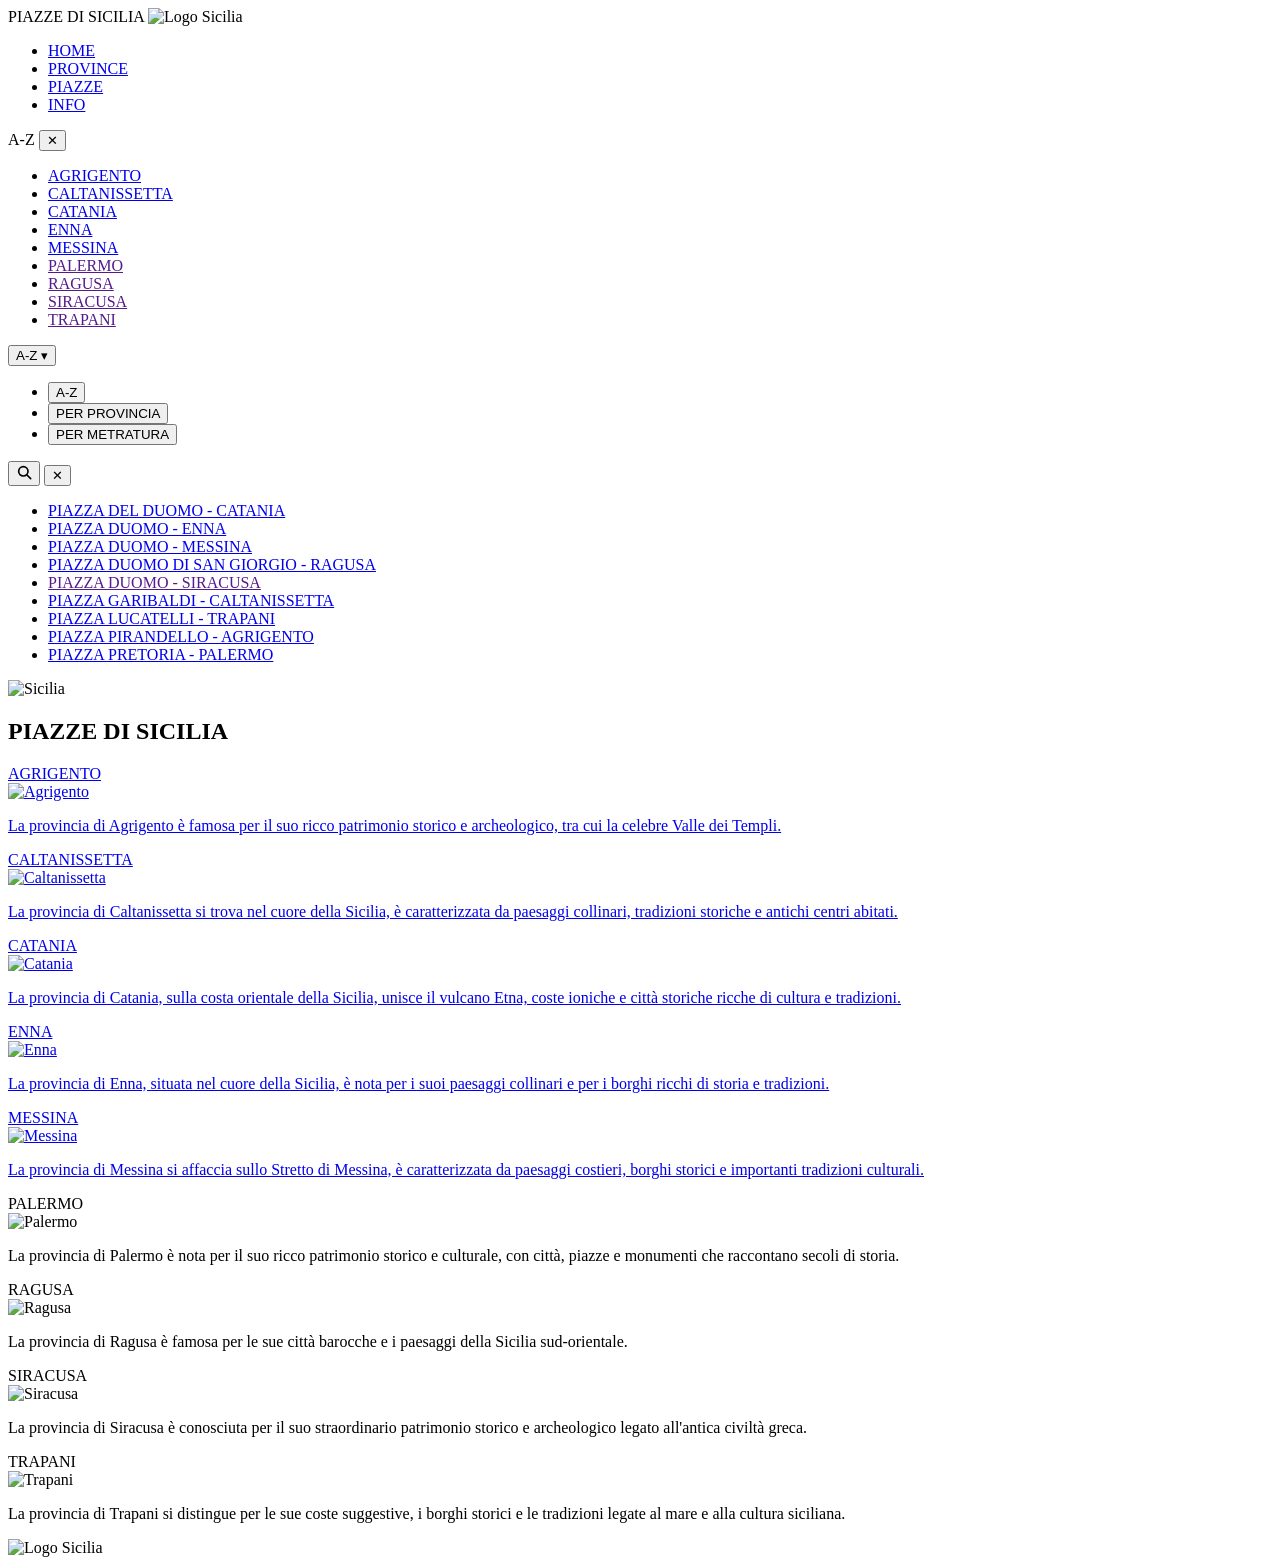
==== index.html @ e66bb56a "Add files via upload" ====
<!DOCTYPE html>
<html lang="it">
<head>
    <meta charset="UTF-8">
    <meta name="viewport" content="width=device-width, initial-scale=1.0">
    <title>Piazze di Sicilia</title>
    <link rel="stylesheet" href="CSS/style.css">
    <link href="https://fonts.googleapis.com/css2?family=Cinzel:wght@400;600;700&family=Lato:wght@300;400;700&display=swap" rel="stylesheet">
</head>
<body>

    
    <header class="header">
        <div class="header__brand">
            <span class="header__title">PIAZZE DI SICILIA</span>
            <img src="IMG/logo.png" alt="Logo Sicilia" class="header__logo">
        </div>
        <nav class="nav">
            <ul class="nav__list">
                <li><a href="index.html" class="nav__link">HOME</a></li>
                <li><a href="#" class="nav__link" id="province-toggle">PROVINCE</a></li>
                <li><a href="#" class="nav__link" id="piazze-toggle">PIAZZE</a></li>
                <li><a href="info.html" class="nav__link">INFO</a></li>
            </ul>
        </nav>
    </header>
    
    <div class="piazze-overlay" id="province-overlay" onclick="chiudiProvince()"></div>
    <div class="piazze-tendina" id="province-tendina">
        <div class="piazze-tendina__header">
            <span class="piazze-tendina__titolo">A-Z</span>
            <button class="piazze-tendina__chiudi" onclick="chiudiProvince()">✕</button>
        </div>
        <ul class="piazze-tendina__lista">
            <li><a href="agrigento.html" class="piazze-tendina__link" style="--i:0">AGRIGENTO</a></li>
            <li><a href="caltanissetta.html" class="piazze-tendina__link" style="--i:1">CALTANISSETTA</a></li>
            <li><a href="catania.html" class="piazze-tendina__link" style="--i:2">CATANIA</a></li>
            <li><a href="enna.html" class="piazze-tendina__link" style="--i:3">ENNA</a></li>
            <li><a href="messina.html" class="piazze-tendina__link" style="--i:4">MESSINA</a></li>
            <li><a href="" class="piazze-tendina__link" style="--i:5">PALERMO</a></li>
            <li><a href="" class="piazze-tendina__link" style="--i:6">RAGUSA</a></li>
            <li><a href="" class="piazze-tendina__link" style="--i:7">SIRACUSA</a></li>
            <li><a href="" class="piazze-tendina__link" style="--i:8">TRAPANI</a></li>
        </ul>
    </div>

    
    <div class="piazze-overlay" id="piazze-overlay" onclick="chiudiTendina()"></div>
    <div class="piazze-tendina" id="piazze-tendina">
        <div class="piazze-tendina__header">
    <div class="piazze-tendina__filtro-wrap">
        <button class="piazze-tendina__titolo piazze-tendina__titolo--btn" id="filtro-toggle">A-Z ▾</button>
        <ul class="filtro-dropdown" id="filtro-dropdown">
            <li><button class="filtro-dropdown__item" onclick="selezionaFiltro('A-Z')">A-Z</button></li>
            <li><button class="filtro-dropdown__item" onclick="selezionaFiltro('PER PROVINCIA')">PER PROVINCIA</button></li>
            <li><button class="filtro-dropdown__item" onclick="selezionaFiltro('PER METRATURA')">PER METRATURA</button></li>
        </ul>
    </div>
    <div class="piazze-tendina__azioni">
        <button class="piazze-tendina__lente" title="Cerca">
            <svg width="16" height="16" viewBox="0 0 24 24" fill="none" stroke="currentColor" stroke-width="2.5" stroke-linecap="round" stroke-linejoin="round">
                <circle cx="11" cy="11" r="7"/>
                <line x1="16.5" y1="16.5" x2="22" y2="22"/>
            </svg>
        </button>
        <button class="piazze-tendina__chiudi" onclick="chiudiTendina()">✕</button>
    </div>
</div>
        <ul class="piazze-tendina__lista">
            <li><a href="piazza_del_duomo.html" class="piazze-tendina__link" style="--i:0">PIAZZA DEL DUOMO - CATANIA</a></li>
            <li><a href="piazza_duomo_enna.html" class="piazze-tendina__link" style="--i:1">PIAZZA DUOMO - ENNA</a></li>
            <li><a href="piazza_duomo_messina.html" class="piazze-tendina__link" style="--i:2">PIAZZA DUOMO - MESSINA</a></li>
            <li><a href="#" class="piazze-tendina__link" style="--i:3">PIAZZA DUOMO DI SAN GIORGIO - RAGUSA</a></li>
            <li><a href="" class="piazze-tendina__link" style="--i:4">PIAZZA DUOMO - SIRACUSA</a></li>
            <li><a href="piazza_garibaldi.html" class="piazze-tendina__link" style="--i:5">PIAZZA GARIBALDI - CALTANISSETTA</a></li>
            <li><a href="#" class="piazze-tendina__link" style="--i:6">PIAZZA LUCATELLI - TRAPANI</a></li>
            <li><a href="piazza_pirandello.html" class="piazze-tendina__link" style="--i:7">PIAZZA PIRANDELLO - AGRIGENTO</a></li>
            <li><a href="#" class="piazze-tendina__link" style="--i:8">PIAZZA PRETORIA - PALERMO</a></li>
        </ul>
    </div>

    <main>

        
        <section class="hero">
            <img src="IMG/hero.jpg" alt="Sicilia" class="hero__img">
            <div class="hero__overlay"></div>
            <h1 class="hero__title">PIAZZE DI SICILIA</h1>
        </section>

        
        <section class="province">
            <div class="province__grid">

                
                <a href="agrigento.html" class="card-link">
                <article class="card">
                    <div class="card__header">AGRIGENTO</div>
                    <img src="IMG/agrigento.jpg" alt="Agrigento" class="card__img">
                    <p class="card__text">La provincia di Agrigento è famosa per il suo ricco patrimonio storico e archeologico, tra cui la celebre Valle dei Templi.</p>
                </article>
                </a>

                
                <a href="caltanissetta.html" class="card-link">
                <article class="card">
                    <div class="card__header">CALTANISSETTA</div>
                    <img src="IMG/caltanissetta.jpg" alt="Caltanissetta" class="card__img">
                    <p class="card__text">La provincia di Caltanissetta si trova nel cuore della Sicilia, è caratterizzata da paesaggi collinari, tradizioni storiche e antichi centri abitati.</p>
                </article>
                </a>

                
                <a href="catania.html" class="card-link">
                <article class="card">
                    <div class="card__header">CATANIA</div>
                    <img src="IMG/catania_card.jpeg" alt="Catania" class="card__img">
                    <p class="card__text">La provincia di Catania, sulla costa orientale della Sicilia, unisce il vulcano Etna, coste ioniche e città storiche ricche di cultura e tradizioni.</p>
                </article>
                </a>

                
                <a href="enna.html" class="card-link">
                <article class="card">
                    <div class="card__header">ENNA</div>
                    <img src="IMG/enna.jpg" alt="Enna" class="card__img">
                    <p class="card__text">La provincia di Enna, situata nel cuore della Sicilia, è nota per i suoi paesaggi collinari e per i borghi ricchi di storia e tradizioni.</p>
                </article>
                </a>

                
                <a href="messina.html" class="card-link">
                <article class="card">
                    <div class="card__header">MESSINA</div>
                    <img src="IMG/messina.jpg" alt="Messina" class="card__img">
                    <p class="card__text">La provincia di Messina si affaccia sullo Stretto di Messina, è caratterizzata da paesaggi costieri, borghi storici e importanti tradizioni culturali.</p>
                </article>
                </a>

                
                
                <article class="card">
                    <div class="card__header">PALERMO</div>
                    <img src="IMG/palermo.jpg" alt="Palermo" class="card__img">
                    <p class="card__text">La provincia di Palermo è nota per il suo ricco patrimonio storico e culturale, con città, piazze e monumenti che raccontano secoli di storia.</p>
                </article>
                </a>

                
                
                <article class="card">
                    <div class="card__header">RAGUSA</div>
                    <img src="IMG/ragusa.jpg" alt="Ragusa" class="card__img">
                    <p class="card__text">La provincia di Ragusa è famosa per le sue città barocche e i paesaggi della Sicilia sud-orientale.</p>
                </article>
                </a>

                
               
                <article class="card">
                    <div class="card__header">SIRACUSA</div>
                    <img src="IMG/siracusa.jpg" alt="Siracusa" class="card__img">
                    <p class="card__text">La provincia di Siracusa è conosciuta per il suo straordinario patrimonio storico e archeologico legato all'antica civiltà greca.</p>
                </article>
                </a>

                
                
                <article class="card">
                    <div class="card__header">TRAPANI</div>
                    <img src="IMG/trapani.jpg" alt="Trapani" class="card__img">
                    <p class="card__text">La provincia di Trapani si distingue per le sue coste suggestive, i borghi storici e le tradizioni legate al mare e alla cultura siciliana.</p>
                </article>
                </a>

            </div>
        </section>

    </main>

    
    <footer class="footer">
        <img src="IMG/logo.png" alt="Logo Sicilia" class="footer__logo">
    </footer>

    <script>
        
        const piazzeToggle = document.getElementById('piazze-toggle');
        const piazzeTendina = document.getElementById('piazze-tendina');
        const piazzeOverlay = document.getElementById('piazze-overlay');

        piazzeToggle.addEventListener('click', function(e) {
            e.preventDefault();
            if (piazzeTendina.classList.contains('piazze-tendina--aperta')) {
                chiudiTendina();
            } else {
                chiudiProvince();
                piazzeTendina.classList.add('piazze-tendina--aperta');
                piazzeOverlay.classList.add('piazze-overlay--attivo');
            }
        });

        function chiudiTendina() {
            piazzeTendina.classList.remove('piazze-tendina--aperta');
            piazzeOverlay.classList.remove('piazze-overlay--attivo');
        }

        
        const provinceToggle = document.getElementById('province-toggle');
        const provinceTendina = document.getElementById('province-tendina');
        const provinceOverlay = document.getElementById('province-overlay');

        provinceToggle.addEventListener('click', function(e) {
            e.preventDefault();
            if (provinceTendina.classList.contains('piazze-tendina--aperta')) {
                chiudiProvince();
            } else {
                chiudiTendina();
                provinceTendina.classList.add('piazze-tendina--aperta');
                provinceOverlay.classList.add('piazze-overlay--attivo');
            }
        });

        function chiudiProvince() {
            provinceTendina.classList.remove('piazze-tendina--aperta');
            provinceOverlay.classList.remove('piazze-overlay--attivo');
        }

        document.addEventListener('keydown', function(e) {
            if (e.key === 'Escape') { chiudiTendina(); chiudiProvince(); }
        });

        
const filtroToggle = document.getElementById('filtro-toggle');
const filtroDropdown = document.getElementById('filtro-dropdown');

filtroToggle.addEventListener('click', function(e) {
    e.stopPropagation();
    filtroDropdown.classList.toggle('filtro-dropdown--aperto');
});

document.addEventListener('click', function() {
    filtroDropdown.classList.remove('filtro-dropdown--aperto');
});

function selezionaFiltro(valore) {
    filtroToggle.textContent = valore + ' ▾';
    filtroDropdown.classList.remove('filtro-dropdown--aperto');
}
    </script>

</body>
</html>
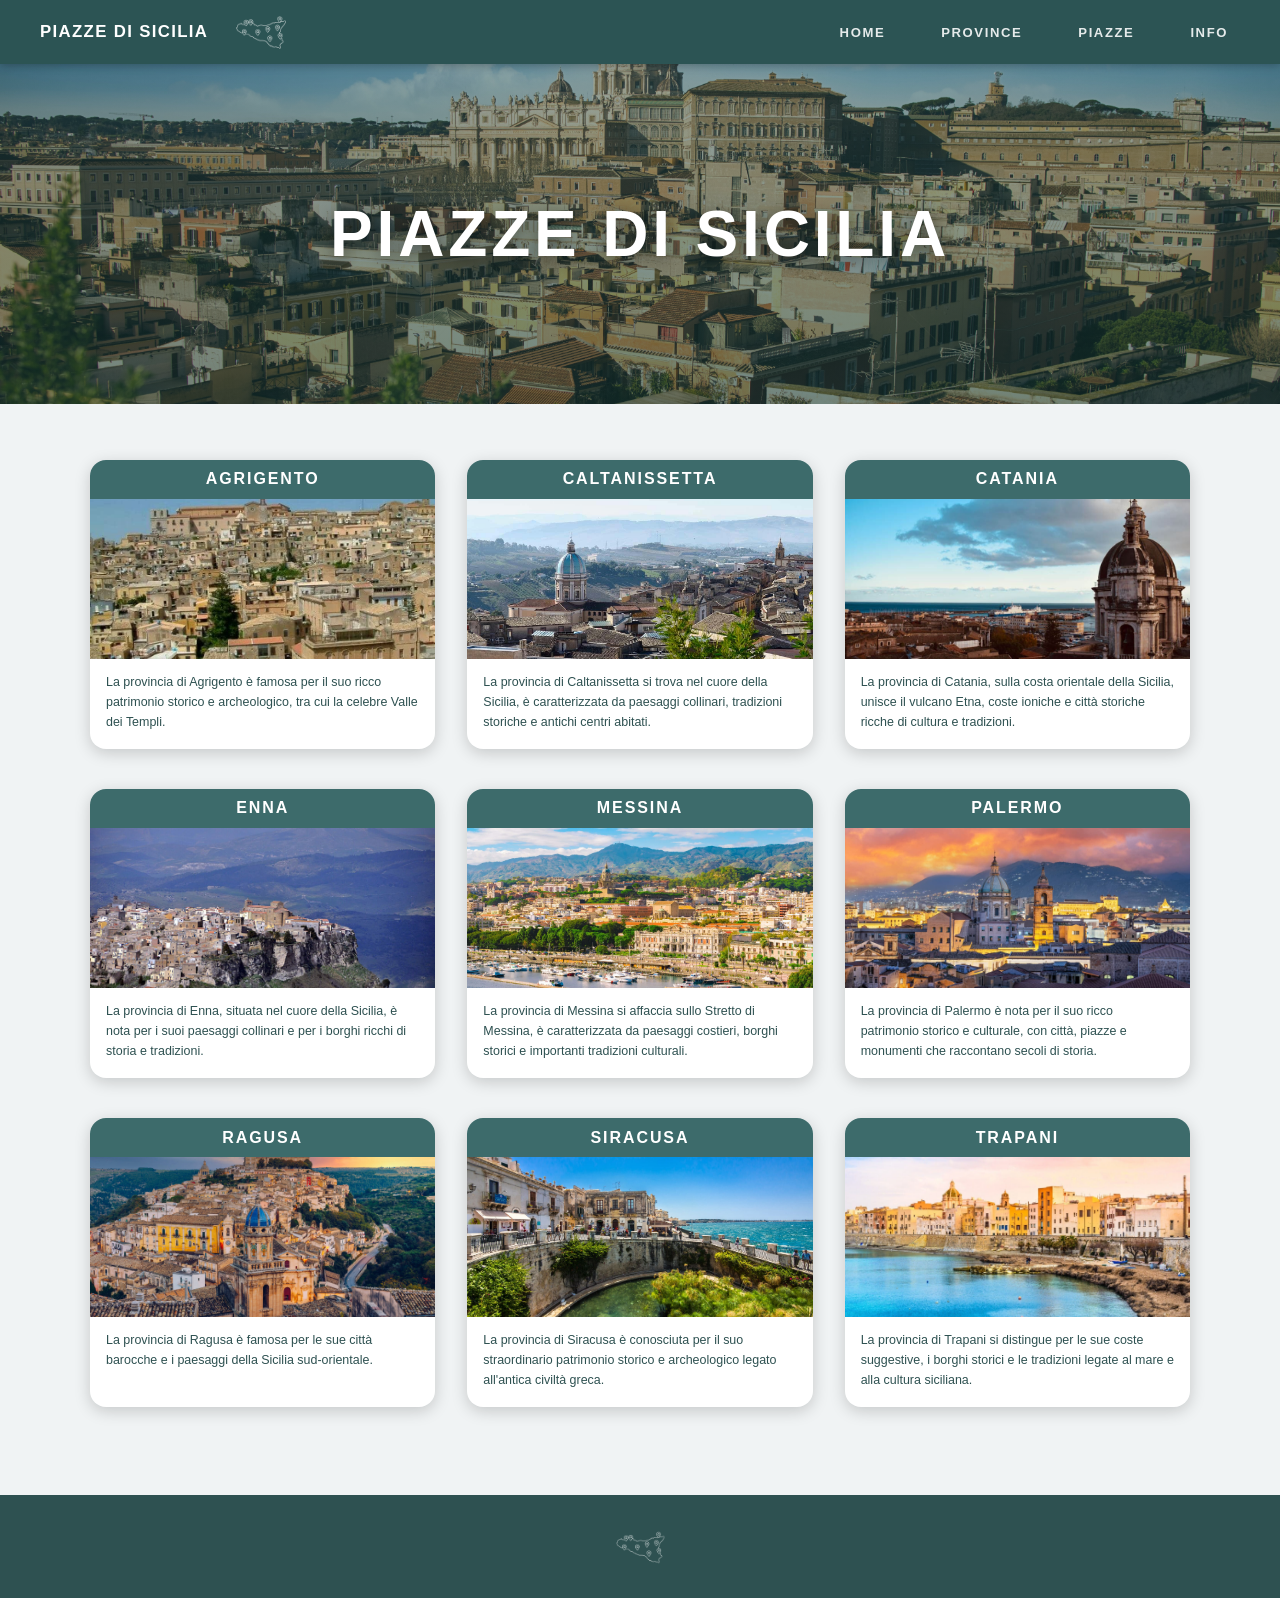
==== commit fe5f8bf7: "Update index.html" ====
--- a/index.html
+++ b/index.html
@@ -185,28 +185,7 @@
 
     <script>
         
-        const piazzeToggle = document.getElementById('piazze-toggle');
-        const piazzeTendina = document.getElementById('piazze-tendina');
-        const piazzeOverlay = document.getElementById('piazze-overlay');
-
-        piazzeToggle.addEventListener('click', function(e) {
-            e.preventDefault();
-            if (piazzeTendina.classList.contains('piazze-tendina--aperta')) {
-                chiudiTendina();
-            } else {
-                chiudiProvince();
-                piazzeTendina.classList.add('piazze-tendina--aperta');
-                piazzeOverlay.classList.add('piazze-overlay--attivo');
-            }
-        });
-
-        function chiudiTendina() {
-            piazzeTendina.classList.remove('piazze-tendina--aperta');
-            piazzeOverlay.classList.remove('piazze-overlay--attivo');
-        }
-
-        
-        const provinceToggle = document.getElementById('province-toggle');
+       const provinceToggle = document.getElementById('province-toggle');
         const provinceTendina = document.getElementById('province-tendina');
         const provinceOverlay = document.getElementById('province-overlay');
 
@@ -215,7 +194,7 @@
             if (provinceTendina.classList.contains('piazze-tendina--aperta')) {
                 chiudiProvince();
             } else {
-                chiudiTendina();
+               
                 provinceTendina.classList.add('piazze-tendina--aperta');
                 provinceOverlay.classList.add('piazze-overlay--attivo');
             }
@@ -227,7 +206,7 @@
         }
 
         document.addEventListener('keydown', function(e) {
-            if (e.key === 'Escape') { chiudiTendina(); chiudiProvince(); }
+            if (e.key === 'Escape') { chiudiProvince(); }
         });
 
         
--- a/CSS/style.css
+++ b/CSS/style.css
@@ -0,0 +1,1070 @@
+
+
+:root {
+    --teal:        #3d6b6b;
+    --teal-dark:   #2e5151;
+    --teal-header: #2c5454;
+    --bg:          #f0f3f4;
+    --text-body:   #333;
+    --card-bg:     #ffffff;
+    --card-shadow: 0 2px 12px rgba(0,0,0,0.10);
+}
+
+*, *::before, *::after {
+    box-sizing: border-box;
+    margin: 0;
+    padding: 0;
+}
+
+body {
+    background-color: var(--bg);
+    font-family: 'Lato', sans-serif;
+    color: var(--text-body);
+    overflow-x: hidden;
+}
+
+
+.header {
+    background-color: var(--teal-header);
+    display: flex;
+    align-items: center;
+    justify-content: space-between;
+    padding: 0 2.5rem;
+    height: 64px;
+    position: sticky;
+    top: 0;
+    z-index: 100;
+    box-shadow: 0 2px 8px rgba(0,0,0,0.25);
+}
+
+.header__brand {
+    display: flex;
+    align-items: center;
+    gap: 0.75rem;
+}
+
+.header__title {
+    font-family: 'Lato', sans-serif;
+    color: #ffffff;
+    font-size: 1.05rem;
+    font-weight: 600;
+    letter-spacing: 0.08em;
+    white-space: nowrap;
+}
+
+.header__logo {
+    height: 54px;
+    width: auto;
+    filter: brightness(0) invert(1);
+    opacity: 0.9;
+}
+
+
+.nav__list {
+    list-style: none;
+    display: flex;
+    gap: 2rem;
+}
+
+.nav__link {
+    font-family: 'Lato', sans-serif;
+    color: #ffffff;
+    text-decoration: none;
+    font-size: 0.82rem;
+    font-weight: 700;
+    letter-spacing: 0.12em;
+    opacity: 0.88;
+    padding: 0.35rem 0.75rem;
+    border-radius: 20px;
+    transition: background-color 0.2s, color 0.2s, opacity 0.2s;
+}
+
+.nav__link:hover {
+    opacity: 1;
+    background-color: #ffffff;
+    color: var(--teal-dark);
+    text-decoration: none;
+}
+
+
+.hero {
+    position: relative;
+    height: 340px;
+    overflow: hidden;
+    display: flex;
+    align-items: center;
+    justify-content: center;
+}
+
+.hero__img {
+    position: absolute;
+    inset: 0;
+    width: 100%;
+    height: 100%;
+    object-fit: cover;
+    object-position: center;
+}
+
+.hero__overlay {
+    position: absolute;
+    inset: 0;
+    background: linear-gradient(
+        to bottom,
+        rgba(30, 70, 70, 0.45) 0%,
+        rgba(20, 55, 55, 0.60) 100%
+    );
+}
+
+.hero__title {
+    position: relative;
+    z-index: 2;
+    font-family: 'Lato', sans-serif;
+    font-size: clamp(2.2rem, 6vw, 4rem);
+    font-weight: 700;
+    color: #ffffff;
+    letter-spacing: 0.06em;
+    text-shadow: 0 3px 18px rgba(0,0,0,0.55);
+    text-align: center;
+}
+
+
+.province {
+    padding: 3.5rem 4rem;
+}
+
+.province__grid {
+    display: grid;
+    grid-template-columns: repeat(3, 1fr);
+    gap: 2.5rem 2rem;
+    max-width: 1100px;
+    margin: 0 auto;
+}
+
+
+.card-link {
+    text-decoration: none;
+    color: inherit;
+    display: flex;
+}
+
+.piazze__grid .card-link {
+    display: contents;
+}
+.card {
+    background: var(--card-bg);
+    border-radius: 16px;
+    overflow: hidden;
+    box-shadow: 0 4px 16px rgba(0,0,0,0.18);
+    display: flex;
+    flex-direction: column;
+    width: 100%;
+    transition: box-shadow 0.25s, transform 0.25s;
+}
+
+.card:hover {
+    box-shadow: 0 10px 32px rgba(0,0,0,0.26);
+    transform: translateY(-3px);
+}
+
+.card__header {
+    background-color: var(--teal);
+    color: #ffffff;
+    font-family: 'Lato', sans-serif;
+    font-size: 1rem;
+    font-weight: 600;
+    letter-spacing: 0.12em;
+    padding: 0.65rem 1rem;
+    text-align: center;
+}
+
+.card__img {
+    width: 100%;
+    height: 160px;
+    object-fit: cover;
+    display: block;
+}
+
+.card__text {
+    padding: 0.9rem 1rem 1rem;
+    font-size: 0.78rem;
+    line-height: 1.6;
+     color: var(--teal-dark);
+    flex: 1;
+    font-family: 'Lato', sans-serif;
+}
+
+
+.footer {
+    background-color: var(--teal-dark);
+    display: flex;
+    align-items: center;
+    justify-content: center;
+    padding: 1.6rem;
+    margin-top: 2rem;
+}
+
+.footer__logo {
+    height: 52px;
+    width: auto;
+    filter: brightness(0) invert(1);
+    opacity: 0.75;
+}
+
+
+@media (max-width: 900px) {
+    .province__grid {
+        grid-template-columns: repeat(2, 1fr);
+        padding: 2.5rem 1.5rem;
+    }
+    .province {
+        padding: 2.5rem 1.5rem;
+    }
+}
+
+@media (max-width: 580px) {
+    .province__grid {
+        grid-template-columns: 1fr;
+    }
+    .header__title {
+        font-size: 0.85rem;
+    }
+    .nav__list {
+        gap: 1rem;
+    }
+    .hero {
+        height: 220px;
+    }
+}
+
+
+
+.piazze {
+    padding: 1rem 4rem 4rem;
+    max-width: 900px;
+    margin: 0 auto;
+}
+.piazze__titolo {
+    font-family: 'Lato', sans-serif;
+    font-size: 1rem;
+    font-weight: 600;
+    letter-spacing: 0.18em;
+    color: var(--teal-dark);
+    text-align: center;
+    margin-bottom: 2rem;
+}
+
+.piazze__grid {
+    display: grid;
+    grid-template-columns: repeat(2, 1fr);
+    gap: 2rem;
+}
+
+.piazza-card {
+    border-radius: 16px;
+    overflow: hidden;
+    box-shadow: 0 4px 16px rgba(0,0,0,0.18);
+    display: flex;
+    flex-direction: column;
+    transition: box-shadow 0.25s, transform 0.25s;
+}
+
+.piazza-card:hover {
+    box-shadow: 0 10px 32px rgba(0,0,0,0.26);
+    transform: translateY(-3px);
+}
+
+.piazza-card__header {
+    background-color: var(--teal);
+    color: #ffffff;
+    font-family: 'Lato', sans-serif;
+    font-size: 0.95rem;
+    font-weight: 600;
+    letter-spacing: 0.1em;
+    padding: 0.65rem 1rem;
+    text-align: center;
+}
+
+.piazza-card__img {
+    width: 100%;
+    height: 200px;
+    object-fit: cover;
+    display: block;
+}
+
+
+
+.piazze-overlay {
+    display: none;
+    position: fixed;
+    inset: 0;
+    background: rgba(0,0,0,0.45);
+    z-index: 200;
+}
+
+.piazze-overlay--attivo {
+    display: block;
+}
+
+.piazze-tendina {
+    position: fixed;
+    top: 0;
+    right: -420px;
+    width: 380px;
+    height: 100vh;
+    background-color: var(--bg);
+    z-index: 300;
+    display: flex;
+    flex-direction: column;
+    transition: right 0.35s cubic-bezier(.4,0,.2,1);
+    overflow-y: auto;
+}
+
+.piazze-tendina--aperta {
+    right: 0;
+}
+
+.piazze-tendina__header {
+    background-color: var(--teal-header);
+    display: flex;
+    align-items: center;
+    justify-content: space-between;
+    padding: 0 1.5rem;
+    height: 64px;
+    flex-shrink: 0;
+    position: relative;
+}
+
+.piazze-tendina__azioni {
+    display: flex;
+    align-items: center;
+    gap: 0.4rem;
+}
+
+.piazze-tendina__lente {
+    background: transparent;
+    border: none;
+    color: #ffffff;
+    width: 34px;
+    height: 34px;
+    border-radius: 50%;
+    cursor: pointer;
+    display: flex;
+    align-items: center;
+    justify-content: center;
+    transition: background-color 0.2s, color 0.2s;
+}
+
+.piazze-tendina__lente:hover {
+    background-color: #ffffff;
+    color: var(--teal-dark);
+}
+
+.piazze-tendina__filtro-wrap {
+    position: relative;
+}
+
+.piazze-tendina__titolo--btn {
+    background: transparent;
+    border: none;
+    cursor: pointer;
+    font-family: 'Lato', sans-serif;
+    font-size: 0.82rem;
+    font-weight: 700;
+    letter-spacing: 0.12em;
+    color: #ffffff;
+    padding: 0.35rem 0.75rem;
+    border-radius: 20px;
+    transition: background-color 0.2s, color 0.2s;
+}
+
+.piazze-tendina__titolo--btn:hover {
+    background-color: #ffffff;
+    color: var(--teal-dark);
+}
+
+.filtro-dropdown {
+    display: none;
+    position: absolute;
+    top: calc(100% + 0.5rem);
+    left: 0;
+    background-color: var(--teal-header);
+    border-radius: 0 0 12px 12px;
+    list-style: none;
+    overflow: visible;
+    min-width: 180px;
+    z-index: 400;
+}
+
+.filtro-dropdown--aperto {
+    display: block;
+}
+
+.filtro-dropdown__item {
+    display: block;
+    width: 100%;
+    background: transparent;
+    border: none;
+    padding: 0.75rem 1.2rem;
+    font-family: 'Lato', sans-serif;
+    font-size: 0.82rem;
+    font-weight: 700;
+    letter-spacing: 0.12em;
+    color: #ffffff;
+    opacity: 0.88;
+    cursor: pointer;
+    text-align: left;
+    transition: background-color 0.2s, opacity 0.2s;
+}
+
+.filtro-dropdown__item:hover {
+    background-color: #ffffff;
+    color: var(--teal-dark);
+    opacity: 1;
+}
+
+.piazze-tendina__titolo {
+    font-family: 'Lato', sans-serif;
+    font-size: 0.82rem;
+    font-weight: 700;
+    letter-spacing: 0.12em;
+    color: #ffffff;
+}
+
+.piazze-tendina__chiudi {
+    background: transparent;
+    border: none;
+    color: #ffffff;
+    font-size: 1rem;
+    font-weight: 700;
+    width: 34px;
+    height: 34px;
+    border-radius: 50%;
+    cursor: pointer;
+    display: flex;
+    align-items: center;
+    justify-content: center;
+    transition: background-color 0.2s, color 0.2s;
+}
+
+.piazze-tendina__chiudi:hover {
+    background-color: #ffffff;
+    color: var(--teal-dark);
+}
+
+.piazze-tendina__lista {
+    list-style: none;
+    padding: 2rem 1.5rem;
+    display: flex;
+    flex-direction: column;
+    gap: 1rem;
+}
+
+.piazze-tendina__link {
+    display: block;
+    background-color: var(--teal);
+    color: #ffffff;
+    font-family: 'Lato', sans-serif;
+    font-size: 0.88rem;
+    font-weight: 600;
+    letter-spacing: 0.06em;
+    text-decoration: none;
+    text-align: center;
+    padding: 1rem 1.2rem;
+    border-radius: 50px;
+    opacity: 0;
+    transform: translateY(-20px);
+    transition: background-color 0.2s, transform 0.2s, opacity 0.0s;
+}
+
+.piazze-tendina--aperta .piazze-tendina__link {
+    opacity: 1;
+    transform: translateY(0);
+    transition: background-color 0.2s,
+                opacity 0.3s ease calc(var(--i) * 0.07s),
+                transform 0.3s ease calc(var(--i) * 0.07s);
+}
+
+.piazze-tendina__link:hover {
+    background-color: var(--teal-dark);
+    transform: scale(1.02);
+}
+
+
+.piazza-intro {
+    max-width: 720px;
+    margin: 3.5rem auto 0;
+    padding: 0 2rem;
+}
+
+.piazza-intro__inner {
+    margin-bottom: 1.2rem;
+}
+
+.piazza-intro__img {
+    float: left;
+    width: 240px;
+    height: 180px;
+    object-fit: cover;
+    border-radius: 10px;
+    margin: 0 1.5rem 0.5rem 0;
+}
+
+.piazza-intro__testo {
+    font-family: 'Lato', sans-serif;
+    font-size: 1rem;
+    line-height: 1.75;
+    color: var(--teal-dark);
+}
+
+.piazza-intro__testo-full {
+    font-family: 'Lato', sans-serif;
+    font-size: 1rem;
+    line-height: 1.75;
+    color: var(--teal-dark);
+    margin-top: 0.5rem;
+    clear: both;
+}
+
+
+.piazza-approfondimento {
+    max-width: 720px;
+    margin: 2.5rem auto;
+    padding: 0 2rem;
+}
+
+.approfondimento-card {
+    background: #ffffff;
+    border-radius: 20px;
+    box-shadow: 0 4px 18px rgba(0,0,0,0.13);
+    display: flex;
+    gap: 1.5rem;
+    align-items: center;
+    padding: 1.5rem;
+}
+
+.approfondimento-card__testo {
+    font-family: 'Lato', sans-serif;
+    font-size: 0.85rem;
+    line-height: 1.7;
+    color: var(--teal-dark);
+    flex: 1;
+}
+
+.approfondimento-card__img {
+    width: 220px;
+    min-width: 220px;
+    height: 160px;
+    object-fit: cover;
+    border-radius: 12px;
+    display: block;
+}
+
+
+.galleria {
+    max-width: 720px;
+    margin: 0 auto 4rem;
+    padding: 0 2rem;
+    display: grid;
+    grid-template-columns: repeat(2, 1fr);
+    gap: 1.5rem;
+}
+
+.galleria__img {
+    width: 100%;
+    height: 200px;
+    object-fit: cover;
+    border-radius: 12px;
+    display: block;
+    cursor: pointer;
+    transition: transform 0.25s, box-shadow 0.25s;
+}
+
+.galleria__img:hover {
+    transform: scale(1.03);
+    box-shadow: 0 8px 24px rgba(0,0,0,0.2);
+}
+
+
+.lightbox {
+    display: none;
+    position: fixed;
+    inset: 0;
+    background: rgba(0,0,0,0.82);
+    z-index: 1000;
+    align-items: center;
+    justify-content: center;
+}
+
+.lightbox--attivo {
+    display: flex;
+}
+
+.lightbox__img {
+    max-width: 88vw;
+    max-height: 85vh;
+    border-radius: 12px;
+    box-shadow: 0 8px 40px rgba(0,0,0,0.6);
+    object-fit: contain;
+}
+
+.lightbox__chiudi {
+    position: absolute;
+    top: 1.2rem;
+    right: 1.5rem;
+    background: transparent;
+    border: none;
+    color: #ffffff;
+    font-size: 1.1rem;
+    font-weight: 700;
+    width: 38px;
+    height: 38px;
+    border-radius: 50%;
+    cursor: pointer;
+    display: flex;
+    align-items: center;
+    justify-content: center;
+    transition: background-color 0.2s, color 0.2s;
+}
+
+.lightbox__chiudi:hover {
+    background-color: #ffffff;
+    color: var(--teal-dark);
+}
+
+@media (max-width: 600px) {
+    .piazza-intro__inner {
+        flex-direction: column;
+    }
+    .piazza-intro__img {
+        width: 100%;
+        min-width: unset;
+    }
+    .approfondimento-card {
+        flex-direction: column;
+    }
+    .approfondimento-card__img {
+        width: 100%;
+        min-width: unset;
+    }
+    .galleria {
+        grid-template-columns: 1fr;
+    }
+}
+
+.info-text {
+    max-width: 720px;
+    margin: 4rem auto 3rem;
+    padding: 0 2rem;
+}
+
+.info-text__body {
+    font-family: 'Lato', sans-serif;
+    font-size: 1.05rem;
+    line-height: 1.85;
+    color: var(--teal-dark);
+    font-weight: 400;
+}
+
+
+.autore {
+    display: flex;
+    flex-direction: column;
+    align-items: center;
+    padding: 1rem 2rem 5rem;
+    gap: 1.5rem;
+}
+
+.autore__titolo {
+    font-family: 'Lato', sans-serif;
+    font-size: 1rem;
+    font-weight: 600;
+    letter-spacing: 0.18em;
+    color: var(--teal-dark);
+}
+
+.autore__card {
+    width: 240px;
+    border-radius: 20px;
+    overflow: hidden;
+    box-shadow: 0 8px 28px rgba(0,0,0,0.22);
+    position: relative;
+}
+
+.autore__img {
+    width: 100%;
+    height: 280px;
+    object-fit: cover;
+    object-position: top;
+    display: block;
+}
+
+.autore__nome {
+    background-color: var(--teal-dark);
+    color: #ffffff;
+    font-family: 'Lato', sans-serif;
+    font-size: 0.9rem;
+    font-weight: 600;
+    letter-spacing: 0.1em;
+    text-align: center;
+    padding: 0.85rem 1rem;
+}
+
+
+@media (max-width: 900px) {
+
+    
+    .header {
+        padding: 0 1.5rem;
+    }
+
+    .header__title {
+        font-size: 0.85rem;
+    }
+
+    .header__logo {
+        height: 56px;
+    }
+
+    .nav__list {
+        gap: 0.8rem;
+    }
+
+    
+    .hero {
+        height: 260px;
+    }
+
+    
+    .province {
+        padding: 2.5rem 1.5rem;
+    }
+
+    .province__grid {
+        grid-template-columns: repeat(2, 1fr);
+        gap: 1.5rem;
+    }
+
+    
+    .piazze {
+        padding: 1rem 2rem 3rem;
+    }
+
+    .piazze__grid {
+        grid-template-columns: repeat(2, 1fr);
+        max-width: 100%;
+    }
+
+    
+    .piazza-intro {
+        padding: 0 1.5rem;
+    }
+
+    .piazza-approfondimento {
+        padding: 0 1.5rem;
+    }
+
+    .galleria {
+        padding: 0 1.5rem;
+    }
+
+    
+    .piazze-tendina {
+        width: 320px;
+    }
+}
+
+
+@media (max-width: 580px) {
+
+    
+    .header {
+        padding: 0.6rem 1rem 1rem;
+        height: auto;
+        flex-direction: column;
+        align-items: center;
+        gap: 0.4rem;
+    }
+
+    .header__brand {
+        justify-content: center;
+    }
+
+    .header__title {
+        display: none;
+    }
+
+    .header__logo {
+        height: 60px;
+    }
+
+    .nav__list {
+        gap: 0.3rem;
+        justify-content: center;
+        flex-wrap: wrap;
+    }
+
+    .nav__link {
+        font-size: 0.68rem;
+        padding: 0.25rem 0.5rem;
+        letter-spacing: 0.06em;
+    }
+
+
+    
+    .hero {
+        height: 200px;
+    }
+
+    .hero__title {
+        font-size: clamp(1.4rem, 7vw, 2.2rem);
+    }
+
+    
+    .province {
+        padding: 1.5rem 1rem;
+    }
+
+    .province__grid {
+        grid-template-columns: 1fr;
+        gap: 1.2rem;
+    }
+
+    
+    .piazze {
+        padding: 1rem 1rem 2.5rem;
+    }
+
+    .piazze__grid {
+        grid-template-columns: 1fr;
+        max-width: 100%;
+    }
+
+    
+    .piazza-intro {
+        margin-top: 2rem;
+        padding: 0 1rem;
+    }
+
+    .piazza-intro__img {
+        float: none;
+        width: 100%;
+        height: 200px;
+        margin: 0 0 1rem 0;
+    }
+
+    .piazza-intro__testo-full {
+        clear: none;
+    }
+
+    .piazza-approfondimento {
+        margin: 1.5rem auto;
+        padding: 0 1rem;
+    }
+
+    .approfondimento-card {
+        flex-direction: column;
+    }
+
+    .approfondimento-card__img {
+        width: 100%;
+        min-width: unset;
+        height: 180px;
+    }
+
+    .galleria {
+        grid-template-columns: 1fr;
+        padding: 0 1rem;
+        margin-bottom: 2.5rem;
+    }
+
+    
+    .info-text {
+        margin: 2rem auto 1.5rem;
+        padding: 0 1rem;
+    }
+
+    .autore {
+        padding: 1rem 1rem 3rem;
+    }
+
+    
+   .piazze-tendina {
+    width: 100vw;
+    max-width: 100vw;
+    right: -100vw;
+    z-index: 9999;
+}
+
+.piazze-tendina--aperta {
+    right: 0 !important;
+}
+    
+    .footer__logo {
+        height: 70px;
+    }
+}
+
+@media (max-width: 480px) {
+
+.header {
+        z-index: 400;
+    }
+    
+.piazze-overlay {
+        z-index: 250;
+    }
+
+    .piazze-tendina {
+        z-index: 350;
+    }
+    
+    .header {
+        padding: 0.6rem 1rem 1rem;
+        height: auto;
+        flex-direction: column;
+        align-items: center;
+        gap: 0.4rem;
+    }
+
+    .header__brand {
+        justify-content: center;
+    }
+
+    .header__title {
+        display: none;
+    }
+
+    .header__logo {
+        height: 60px;
+    }
+
+    .nav__list {
+        gap: 0.3rem;
+        justify-content: center;
+        flex-wrap: wrap;
+    }
+
+    .nav__link {
+        font-size: 0.68rem;
+        padding: 0.25rem 0.5rem;
+        letter-spacing: 0.06em;
+    }
+
+    
+    .hero {
+        height: 200px;
+    }
+
+    .hero__title {
+        font-size: clamp(1.4rem, 7vw, 2.2rem);
+    }
+
+    
+    .province {
+        padding: 1.5rem 1rem;
+    }
+
+    .province__grid {
+        grid-template-columns: 1fr;
+        gap: 1.2rem;
+    }
+
+    
+    .piazze {
+        padding: 1rem 1rem 2.5rem;
+    }
+
+    .piazze__grid {
+        grid-template-columns: 1fr;
+        max-width: 100%;
+    }
+
+    
+    .piazza-intro {
+        margin-top: 2rem;
+        padding: 0 1rem;
+    }
+
+    .piazza-intro__img {
+        float: none;
+        width: 100%;
+        height: 200px;
+        margin: 0 0 1rem 0;
+    }
+
+    .piazza-intro__testo-full {
+        clear: none;
+    }
+
+    .piazza-approfondimento {
+        margin: 1.5rem auto;
+        padding: 0 1rem;
+    }
+
+    .approfondimento-card {
+        flex-direction: column;
+    }
+
+    .approfondimento-card__img {
+        width: 100%;
+        min-width: unset;
+        height: 180px;
+    }
+
+    .galleria {
+        grid-template-columns: 1fr;
+        padding: 0 1rem;
+        margin-bottom: 2.5rem;
+    }
+
+    
+    .info-text {
+        margin: 2rem auto 1.5rem;
+        padding: 0 1rem;
+    }
+
+    .autore {
+        padding: 1rem 1rem 3rem;
+    }
+
+    
+   .piazze-tendina {
+    width: 100%;
+    right: -100%;
+    top: 0;
+    padding-top: 120px;
+    height: 100dvh;
+    overflow-y: auto;
+}
+
+.piazze-tendina--aperta {
+    right: 0;
+}
+
+    .piazze-tendina__lista {
+        padding: 1.5rem 1rem;
+        gap: 0.8rem;
+    }
+
+    .piazze-tendina__link {
+        font-size: 0.78rem;
+        padding: 0.85rem 1rem;
+    }
+
+    
+    .footer__logo {
+        height: 70px;
+    }
+}
+
+
+
+
+
+
+
+
+
+
+
+
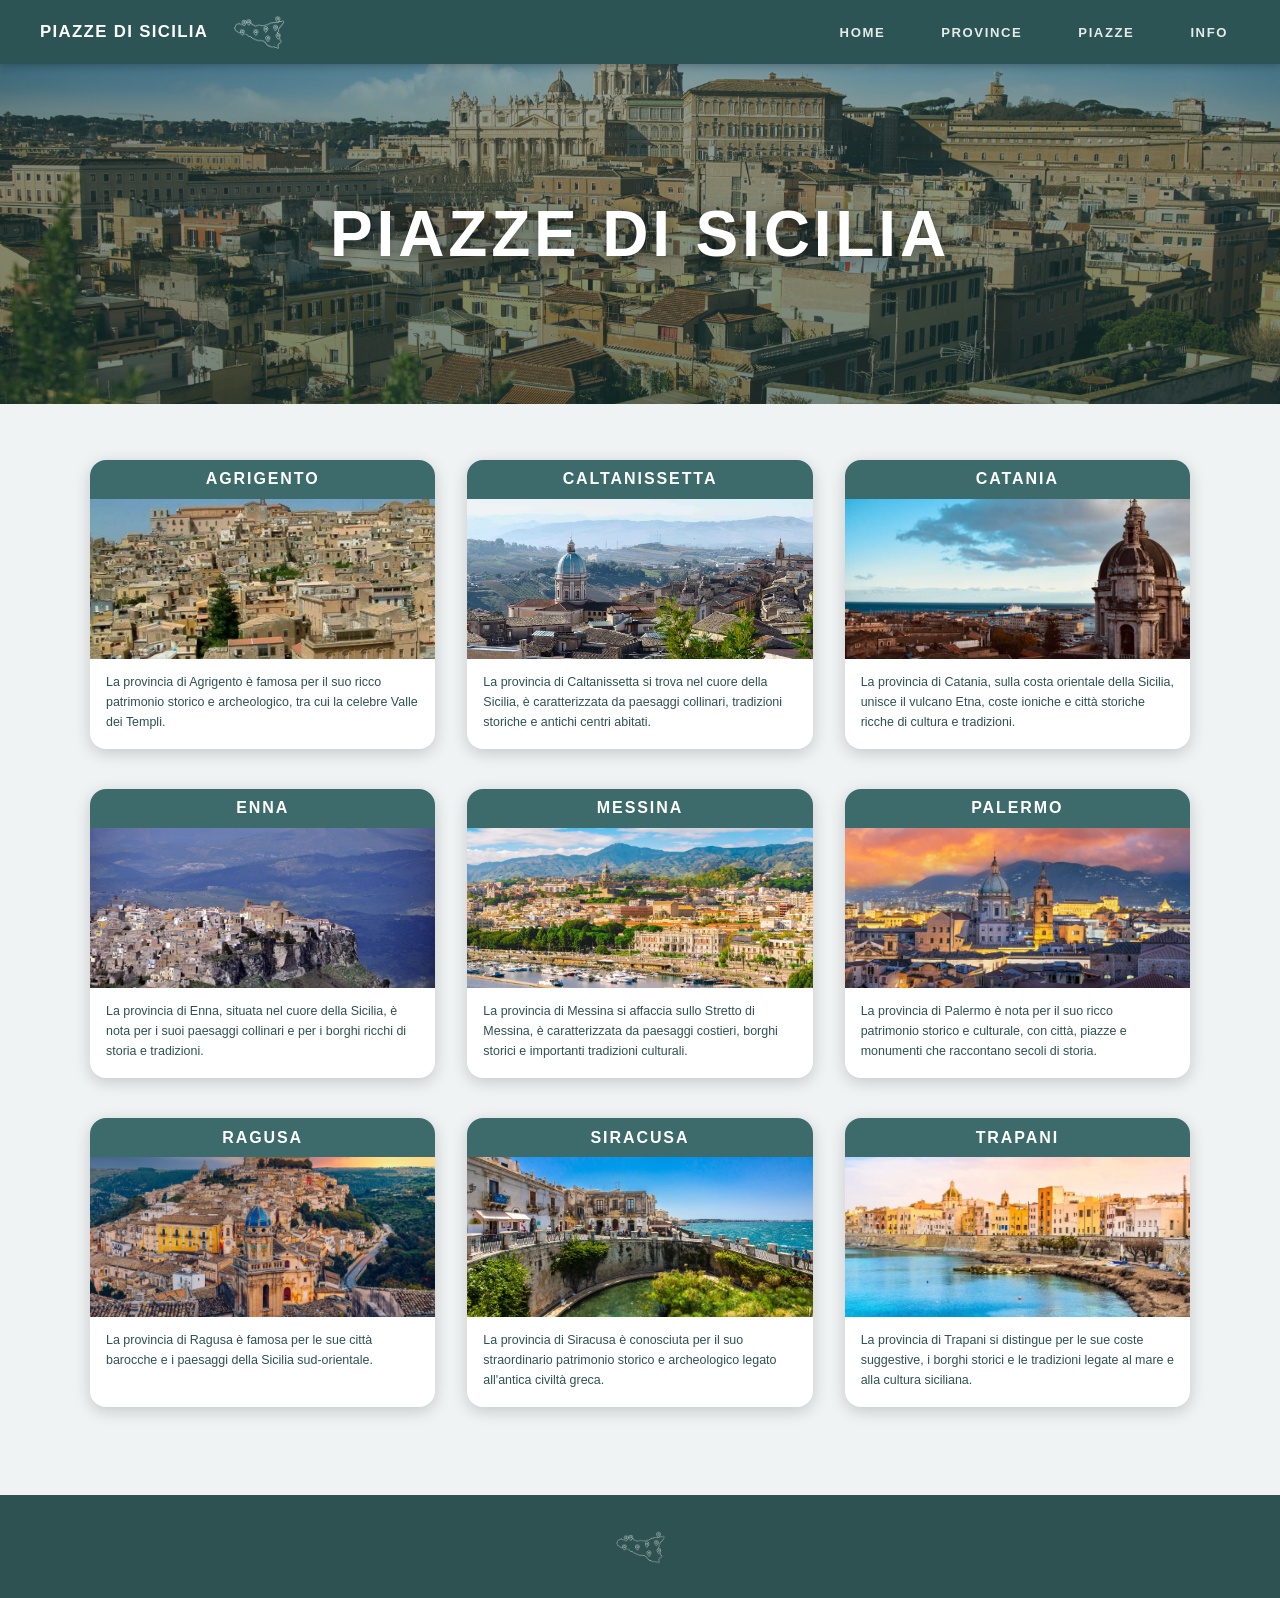
==== commit 40b1f559: "Update index.html" ====
--- a/index.html
+++ b/index.html
@@ -3,7 +3,7 @@
 <head>
     <meta charset="UTF-8">
     <meta name="viewport" content="width=device-width, initial-scale=1.0">
-    <title>Piazze di Sicilia</title>
+    <title></title>
     <link rel="stylesheet" href="CSS/style.css">
     <link href="https://fonts.googleapis.com/css2?family=Cinzel:wght@400;600;700&family=Lato:wght@300;400;700&display=swap" rel="stylesheet">
 </head>
@@ -11,15 +11,15 @@
 
     
     <header class="header">
-        <div class="header__brand">
-            <span class="header__title">PIAZZE DI SICILIA</span>
-            <img src="IMG/logo.png" alt="Logo Sicilia" class="header__logo">
-        </div>
+        <a href="index.html" class="header__brand">
+    <span class="header__title">PIAZZE DI SICILIA</span>
+    <img src="IMG/logo.png" alt="Logo Sicilia" class="header__logo">
+</a>
         <nav class="nav">
             <ul class="nav__list">
                 <li><a href="index.html" class="nav__link">HOME</a></li>
                 <li><a href="#" class="nav__link" id="province-toggle">PROVINCE</a></li>
-                <li><a href="#" class="nav__link" id="piazze-toggle">PIAZZE</a></li>
+               <li><a href="piazze.html" class="nav__link">PIAZZE</a></li>
                 <li><a href="info.html" class="nav__link">INFO</a></li>
             </ul>
         </nav>
--- a/CSS/style.css
+++ b/CSS/style.css
@@ -40,7 +40,21 @@
 .header__brand {
     display: flex;
     align-items: center;
-    gap: 0.75rem;
+    gap: 10px;
+    text-decoration: none;
+    color: inherit;
+}
+
+.header__brand:hover,
+.header__brand:visited,
+.header__brand:active {
+    text-decoration: none;
+    color: inherit;
+}
+
+.header__brand,
+.header__brand * {
+    text-decoration: none !important;
 }
 
 .header__title {
